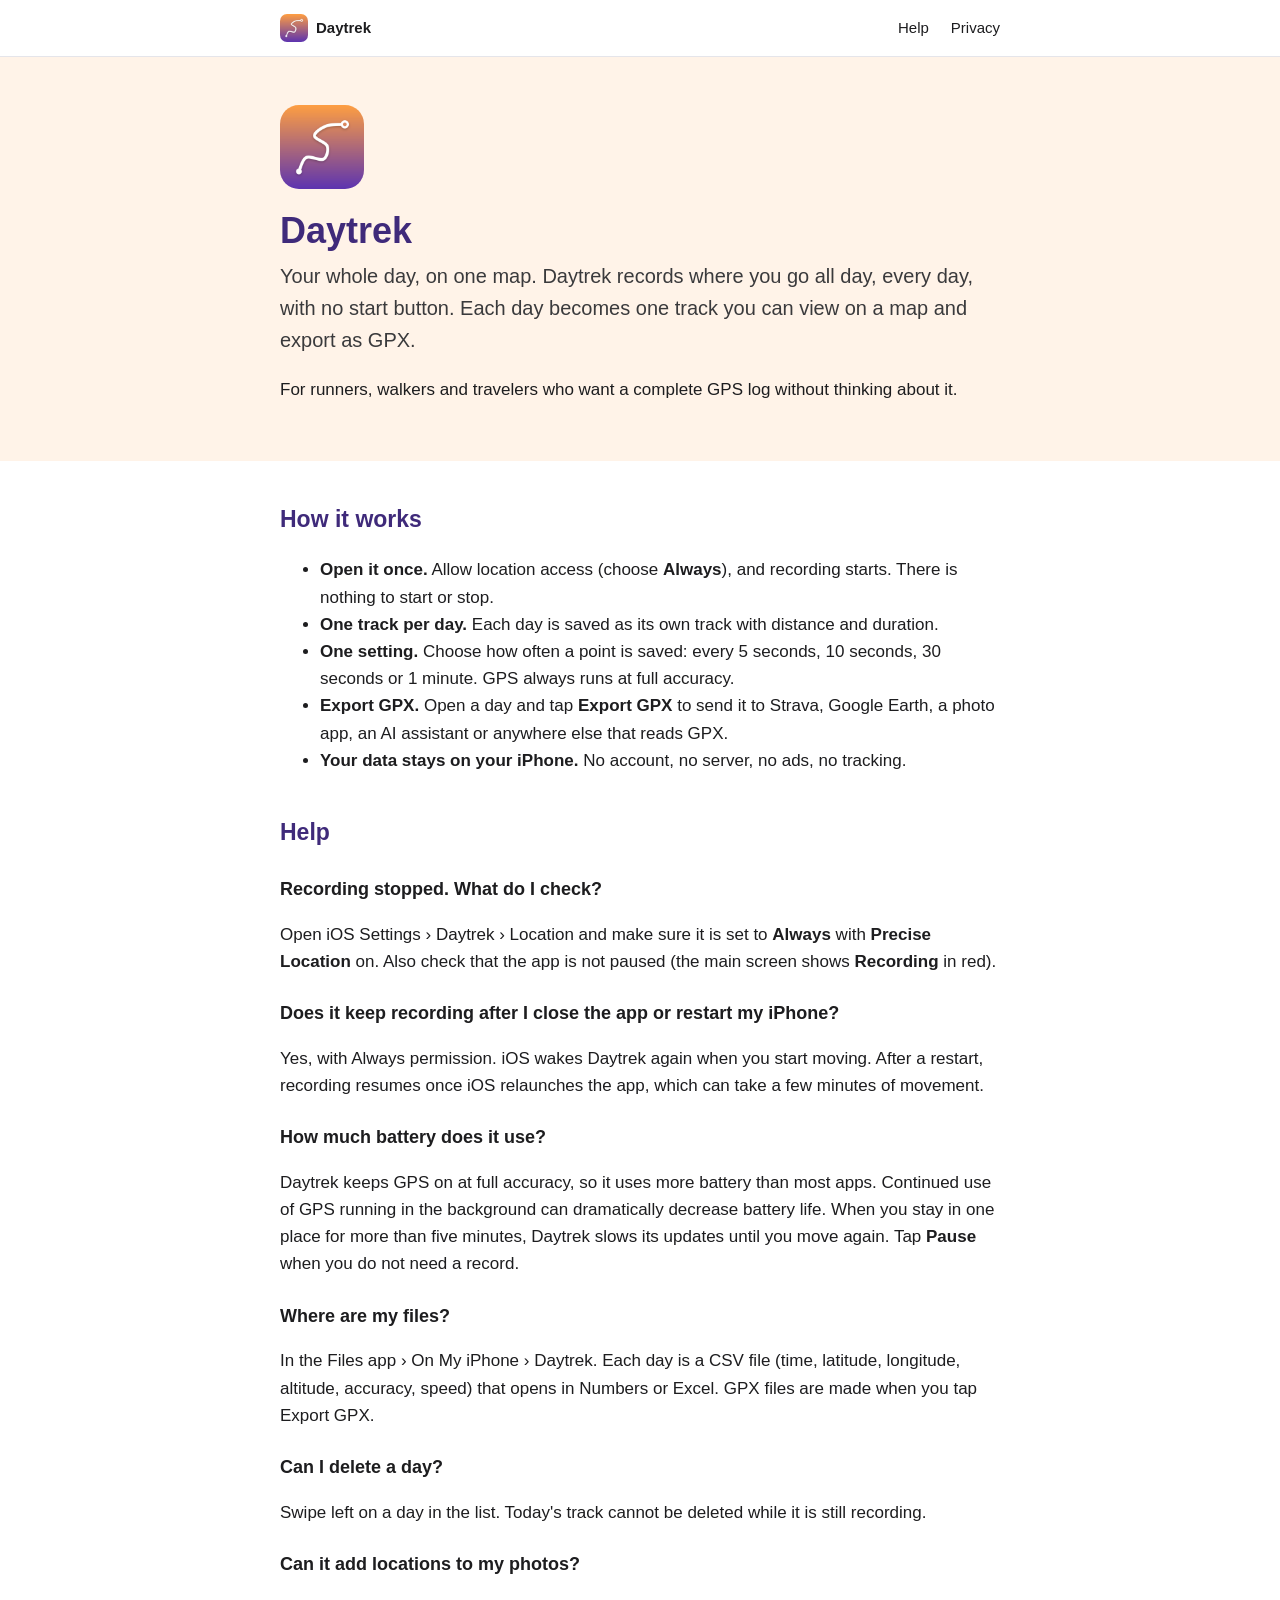
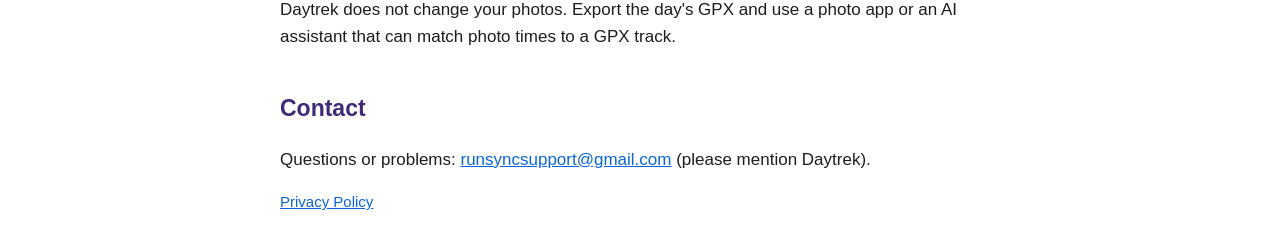
==== index.html @ 8a283a06 "Daytrek support and privacy pages" ====
<!doctype html><html lang="en"><head><meta charset="utf-8"><meta name="viewport" content="width=device-width,initial-scale=1">
<title>Daytrek: All-Day GPS Log</title><meta name="description" content="Daytrek records where you go all day, every day, and exports each day as a GPX file.">
<link rel="icon" href="img/icon-168.png"><link rel="stylesheet" href="style.css?v=20261124a"></head><body>
<nav><div class="wrap"><a class="brand" href="./"><img src="img/icon-168.png" alt="">Daytrek</a><a href="./#help">Help</a><a href="privacy.html">Privacy</a></div></nav>
<div class="hero"><div class="wrap">
<img class="icon" src="icon.png" alt="Daytrek icon">
<h1>Daytrek</h1>
<p class="lead">Your whole day, on one map. Daytrek records where you go all day, every day, with no start button. Each day becomes one track you can view on a map and export as GPX.</p>
<p>For runners, walkers and travelers who want a complete GPS log without thinking about it.</p>
</div></div>
<main class="wrap">
<h2>How it works</h2>
<ul>
<li><b>Open it once.</b> Allow location access (choose <b>Always</b>), and recording starts. There is nothing to start or stop.</li>
<li><b>One track per day.</b> Each day is saved as its own track with distance and duration.</li>
<li><b>One setting.</b> Choose how often a point is saved: every 5 seconds, 10 seconds, 30 seconds or 1 minute. GPS always runs at full accuracy.</li>
<li><b>Export GPX.</b> Open a day and tap <b>Export GPX</b> to send it to Strava, Google Earth, a photo app, an AI assistant or anywhere else that reads GPX.</li>
<li><b>Your data stays on your iPhone.</b> No account, no server, no ads, no tracking.</li>
</ul>

<h2 id="help">Help</h2>
<h3>Recording stopped. What do I check?</h3>
<p>Open iOS Settings › Daytrek › Location and make sure it is set to <b>Always</b> with <b>Precise Location</b> on. Also check that the app is not paused (the main screen shows <b>Recording</b> in red).</p>
<h3>Does it keep recording after I close the app or restart my iPhone?</h3>
<p>Yes, with Always permission. iOS wakes Daytrek again when you start moving. After a restart, recording resumes once iOS relaunches the app, which can take a few minutes of movement.</p>
<h3>How much battery does it use?</h3>
<p>Daytrek keeps GPS on at full accuracy, so it uses more battery than most apps. Continued use of GPS running in the background can dramatically decrease battery life. When you stay in one place for more than five minutes, Daytrek slows its updates until you move again. Tap <b>Pause</b> when you do not need a record.</p>
<h3>Where are my files?</h3>
<p>In the Files app › On My iPhone › Daytrek. Each day is a CSV file (time, latitude, longitude, altitude, accuracy, speed) that opens in Numbers or Excel. GPX files are made when you tap Export GPX.</p>
<h3>Can I delete a day?</h3>
<p>Swipe left on a day in the list. Today's track cannot be deleted while it is still recording.</p>
<h3>Can it add locations to my photos?</h3>
<p>Daytrek does not change your photos. Export the day's GPX and use a photo app or an AI assistant that can match photo times to a GPX track.</p>

<h2>Contact</h2>
<p>Questions or problems: <a href="mailto:runsyncsupport@gmail.com?subject=Daytrek">runsyncsupport@gmail.com</a> (please mention Daytrek).</p>
<p class="muted"><a href="privacy.html">Privacy Policy</a></p>
</main></body></html>
---- style.css ----
:root{--navy:#3f2a7a;--mint:#f28a2e;--mint-bg:#fff3e8;--ink:#1d1d1f;--muted:#6e6e73;--line:#e5e5ea}
*{box-sizing:border-box}
body{font:17px/1.6 -apple-system,BlinkMacSystemFont,"Segoe UI",sans-serif;margin:0;color:var(--ink)}
a{color:#0a66d8}
.wrap{max-width:760px;margin:0 auto;padding:0 20px}
nav{border-bottom:1px solid var(--line)}
nav .wrap{display:flex;align-items:center;gap:22px;height:56px;font-size:15px}
nav a{text-decoration:none;color:var(--ink)}
nav .brand{display:flex;align-items:center;gap:8px;font-weight:700;margin-right:auto}
nav .brand img{width:28px;height:28px;border-radius:7px}
h1{font-size:36px;line-height:1.2;margin:40px 0 8px;color:var(--navy)}
h2{margin-top:40px;font-size:23px;color:var(--navy)}
h3{margin:24px 0 4px;font-size:18px}
.lead{font-size:20px;color:#3a3a3c;margin-top:0}
.hero{background:var(--mint-bg);padding:8px 0 40px}
.hero .icon{width:84px;height:84px;border-radius:19px;margin-top:40px}
.hero h1{margin-top:12px}
.status{display:inline-block;background:var(--navy);color:#fff;border-radius:8px;padding:8px 14px;font-size:15px}
.shots{display:grid;grid-template-columns:repeat(3,1fr);gap:14px;margin-top:28px}
.shots img{width:100%;border-radius:14px;box-shadow:0 2px 12px rgba(20,33,61,.12)}
.guides{list-style:none;padding:0;margin:0;border-top:1px solid var(--line)}
.guides li{border-bottom:1px solid var(--line)}
.guides a{display:flex;gap:16px;padding:14px 0;text-decoration:none;color:var(--ink)}
.guides .n{color:var(--mint);font-weight:700;min-width:28px}
.guides b{display:block;color:var(--navy)}
.guides span.d{color:var(--muted);font-size:15px}
ol.steps li{margin-bottom:8px}
code,kbd{font:14px ui-monospace,Menlo,monospace;background:#f2f2f7;border-radius:5px;padding:1px 5px}
pre{background:#f2f2f7;border-radius:10px;padding:14px;overflow-x:auto;font:14px/1.5 ui-monospace,Menlo,monospace;white-space:pre-wrap}
figure{margin:20px 0}figure img{width:100%;border:1px solid var(--line);border-radius:10px}
figcaption{color:var(--muted);font-size:14px;margin-top:6px}
.note{border-left:3px solid var(--mint);padding:4px 14px;background:#f7fdfb;margin:18px 0}
.next{margin-top:40px;padding-top:16px;border-top:1px solid var(--line)}
footer{margin-top:56px;border-top:1px solid var(--line);padding:20px 0 40px;color:var(--muted);font-size:15px}
footer a{color:var(--muted)}
@media(max-width:600px){h1{font-size:30px}nav .wrap{gap:14px}.shots{gap:8px}}
.muted{color:var(--muted);font-size:15px}
table{border-collapse:collapse;width:100%;font-size:15px}td{border-bottom:1px solid var(--line);padding:7px 8px;vertical-align:top}
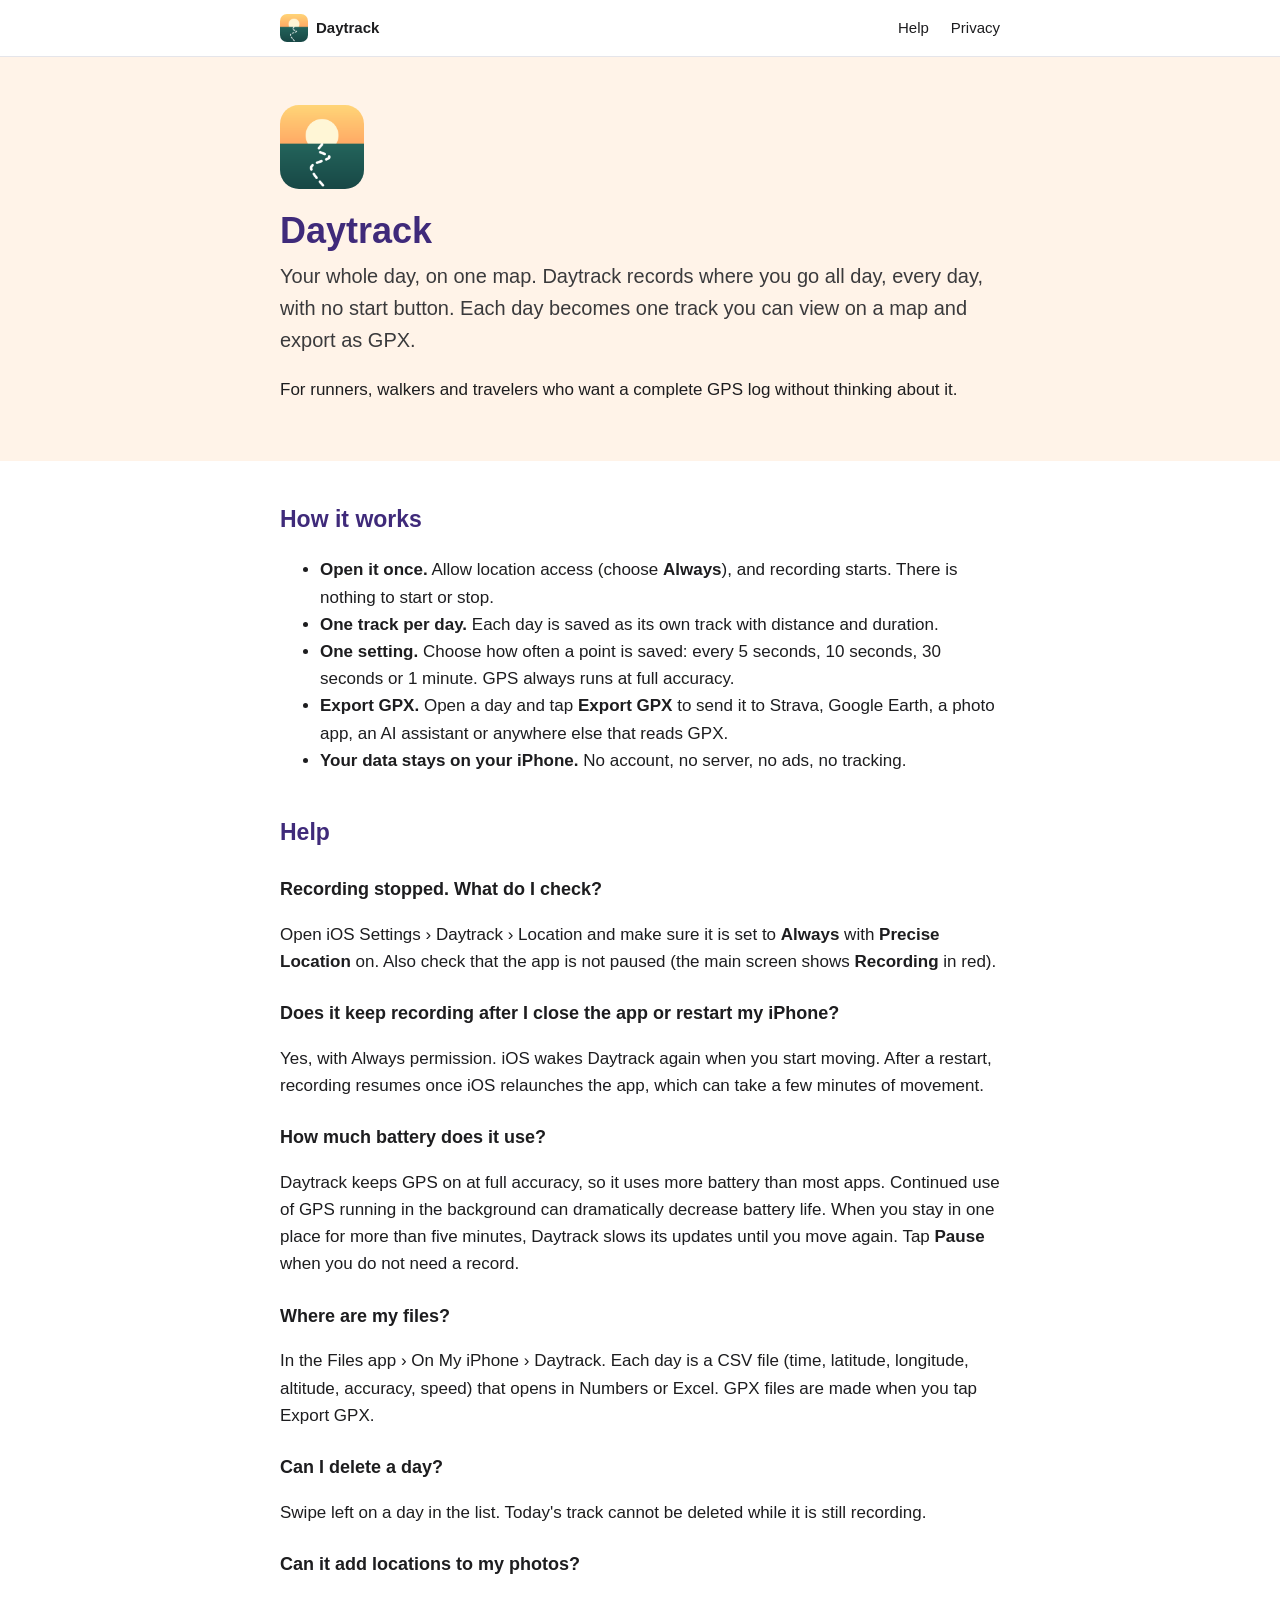
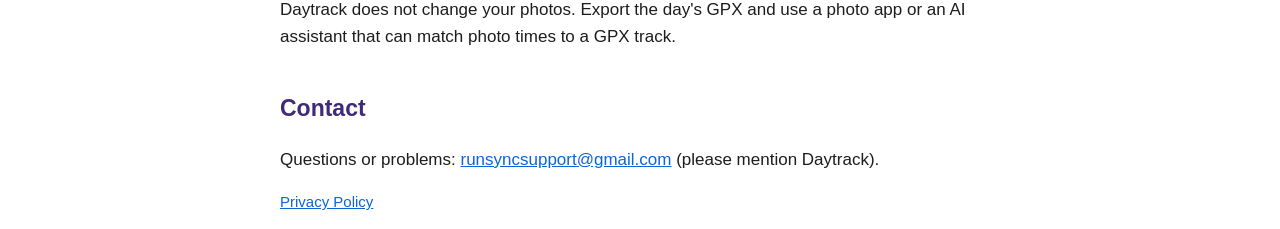
==== commit cbeab1ad: "Rename Daytrek to Daytrack; refresh icon" ====
--- a/index.html
+++ b/index.html
@@ -1,11 +1,11 @@
 <!doctype html><html lang="en"><head><meta charset="utf-8"><meta name="viewport" content="width=device-width,initial-scale=1">
-<title>Daytrek: All-Day GPS Log</title><meta name="description" content="Daytrek records where you go all day, every day, and exports each day as a GPX file.">
+<title>Daytrack: All-Day GPS Log</title><meta name="description" content="Daytrack records where you go all day, every day, and exports each day as a GPX file.">
 <link rel="icon" href="img/icon-168.png"><link rel="stylesheet" href="style.css?v=20261124a"></head><body>
-<nav><div class="wrap"><a class="brand" href="./"><img src="img/icon-168.png" alt="">Daytrek</a><a href="./#help">Help</a><a href="privacy.html">Privacy</a></div></nav>
+<nav><div class="wrap"><a class="brand" href="./"><img src="img/icon-168.png" alt="">Daytrack</a><a href="./#help">Help</a><a href="privacy.html">Privacy</a></div></nav>
 <div class="hero"><div class="wrap">
-<img class="icon" src="icon.png" alt="Daytrek icon">
-<h1>Daytrek</h1>
-<p class="lead">Your whole day, on one map. Daytrek records where you go all day, every day, with no start button. Each day becomes one track you can view on a map and export as GPX.</p>
+<img class="icon" src="icon.png" alt="Daytrack icon">
+<h1>Daytrack</h1>
+<p class="lead">Your whole day, on one map. Daytrack records where you go all day, every day, with no start button. Each day becomes one track you can view on a map and export as GPX.</p>
 <p>For runners, walkers and travelers who want a complete GPS log without thinking about it.</p>
 </div></div>
 <main class="wrap">
@@ -20,19 +20,19 @@
 
 <h2 id="help">Help</h2>
 <h3>Recording stopped. What do I check?</h3>
-<p>Open iOS Settings › Daytrek › Location and make sure it is set to <b>Always</b> with <b>Precise Location</b> on. Also check that the app is not paused (the main screen shows <b>Recording</b> in red).</p>
+<p>Open iOS Settings › Daytrack › Location and make sure it is set to <b>Always</b> with <b>Precise Location</b> on. Also check that the app is not paused (the main screen shows <b>Recording</b> in red).</p>
 <h3>Does it keep recording after I close the app or restart my iPhone?</h3>
-<p>Yes, with Always permission. iOS wakes Daytrek again when you start moving. After a restart, recording resumes once iOS relaunches the app, which can take a few minutes of movement.</p>
+<p>Yes, with Always permission. iOS wakes Daytrack again when you start moving. After a restart, recording resumes once iOS relaunches the app, which can take a few minutes of movement.</p>
 <h3>How much battery does it use?</h3>
-<p>Daytrek keeps GPS on at full accuracy, so it uses more battery than most apps. Continued use of GPS running in the background can dramatically decrease battery life. When you stay in one place for more than five minutes, Daytrek slows its updates until you move again. Tap <b>Pause</b> when you do not need a record.</p>
+<p>Daytrack keeps GPS on at full accuracy, so it uses more battery than most apps. Continued use of GPS running in the background can dramatically decrease battery life. When you stay in one place for more than five minutes, Daytrack slows its updates until you move again. Tap <b>Pause</b> when you do not need a record.</p>
 <h3>Where are my files?</h3>
-<p>In the Files app › On My iPhone › Daytrek. Each day is a CSV file (time, latitude, longitude, altitude, accuracy, speed) that opens in Numbers or Excel. GPX files are made when you tap Export GPX.</p>
+<p>In the Files app › On My iPhone › Daytrack. Each day is a CSV file (time, latitude, longitude, altitude, accuracy, speed) that opens in Numbers or Excel. GPX files are made when you tap Export GPX.</p>
 <h3>Can I delete a day?</h3>
 <p>Swipe left on a day in the list. Today's track cannot be deleted while it is still recording.</p>
 <h3>Can it add locations to my photos?</h3>
-<p>Daytrek does not change your photos. Export the day's GPX and use a photo app or an AI assistant that can match photo times to a GPX track.</p>
+<p>Daytrack does not change your photos. Export the day's GPX and use a photo app or an AI assistant that can match photo times to a GPX track.</p>
 
 <h2>Contact</h2>
-<p>Questions or problems: <a href="mailto:runsyncsupport@gmail.com?subject=Daytrek">runsyncsupport@gmail.com</a> (please mention Daytrek).</p>
+<p>Questions or problems: <a href="mailto:runsyncsupport@gmail.com?subject=Daytrack">runsyncsupport@gmail.com</a> (please mention Daytrack).</p>
 <p class="muted"><a href="privacy.html">Privacy Policy</a></p>
 </main></body></html>
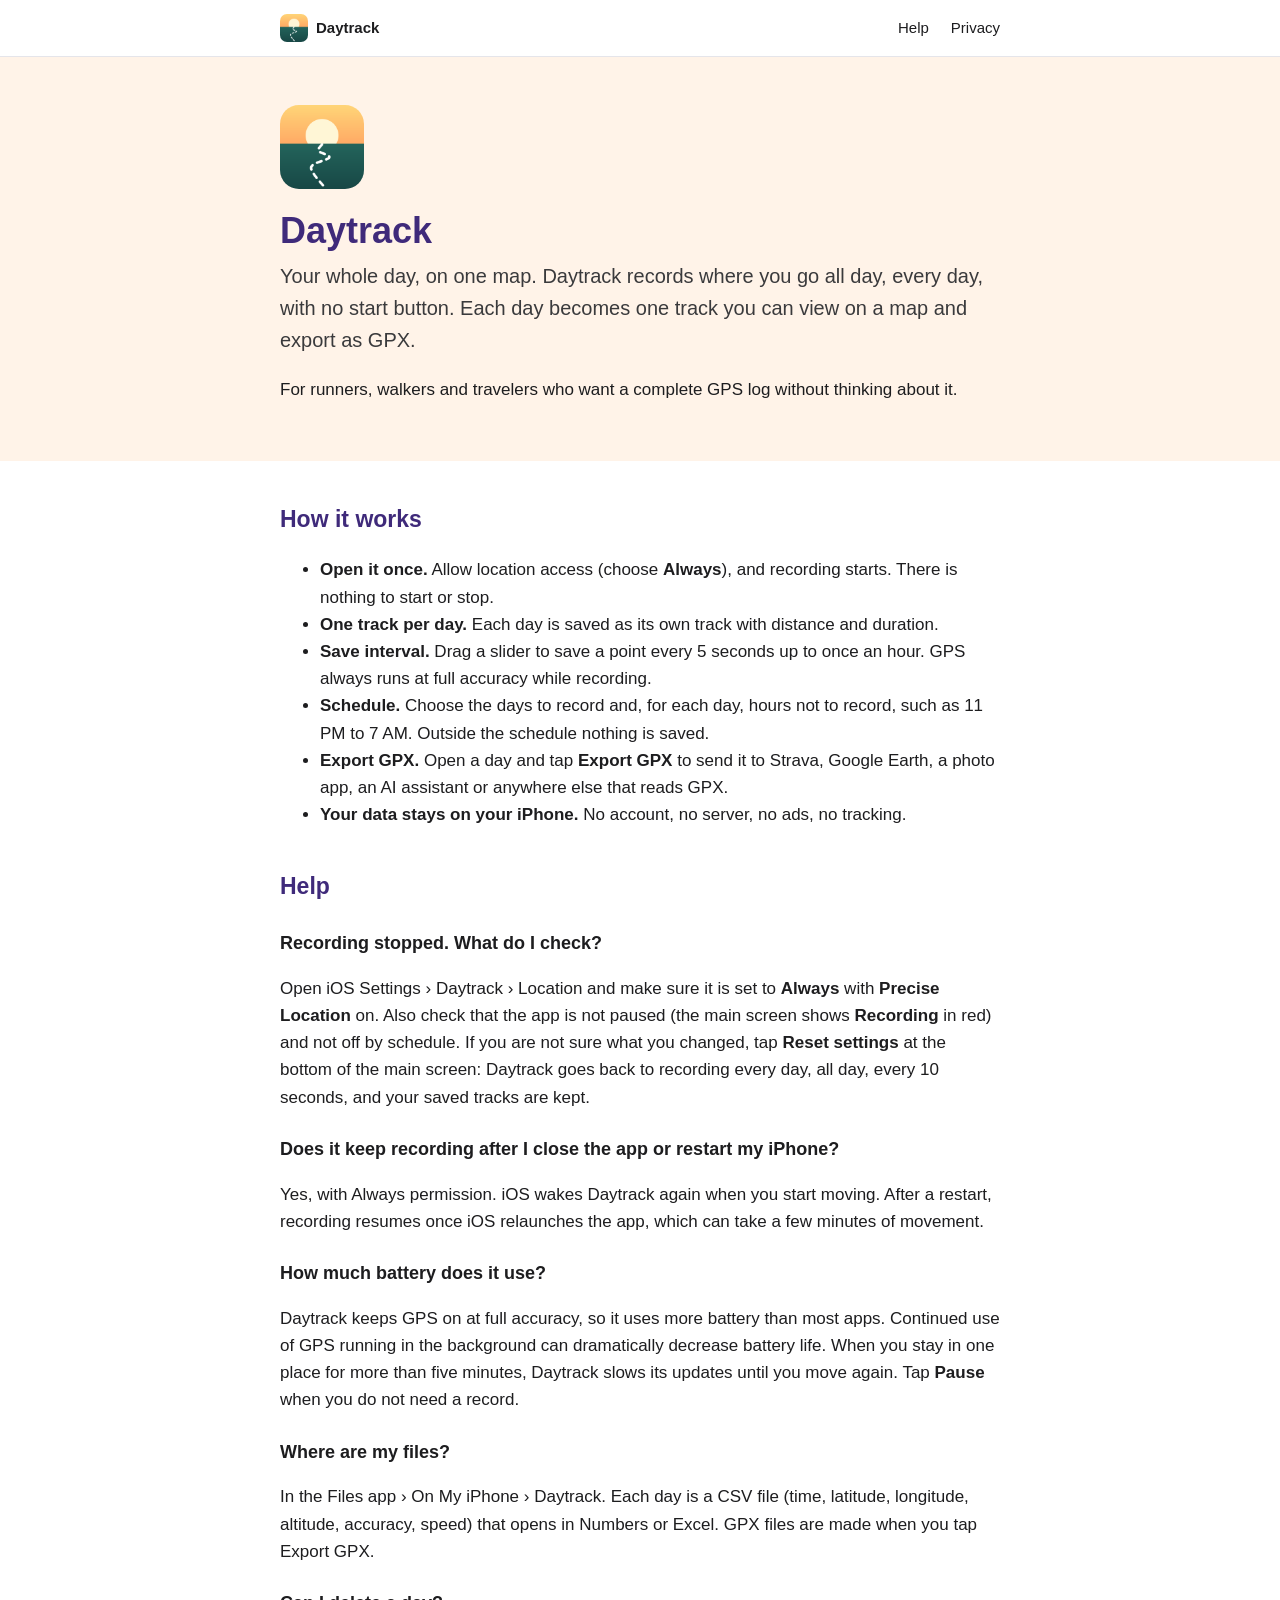
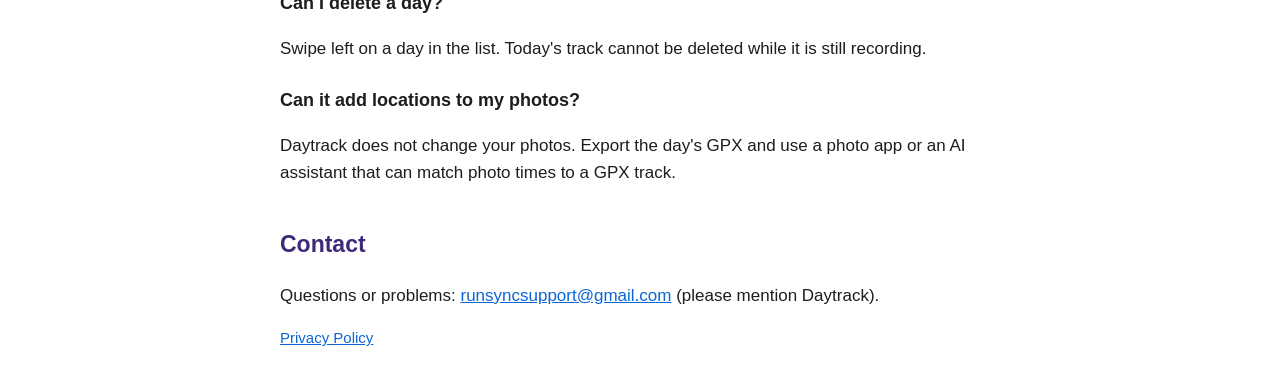
==== commit 912437e9: "Daytrack: describe schedule and reset settings Co-Authored-By: Claude Opus 5.5 <noreply@anthropic.co" ====
--- a/index.html
+++ b/index.html
@@ -13,14 +13,15 @@
 <ul>
 <li><b>Open it once.</b> Allow location access (choose <b>Always</b>), and recording starts. There is nothing to start or stop.</li>
 <li><b>One track per day.</b> Each day is saved as its own track with distance and duration.</li>
-<li><b>One setting.</b> Choose how often a point is saved: every 5 seconds, 10 seconds, 30 seconds or 1 minute. GPS always runs at full accuracy.</li>
+<li><b>Save interval.</b> Drag a slider to save a point every 5 seconds up to once an hour. GPS always runs at full accuracy while recording.</li>
+<li><b>Schedule.</b> Choose the days to record and, for each day, hours not to record, such as 11 PM to 7 AM. Outside the schedule nothing is saved.</li>
 <li><b>Export GPX.</b> Open a day and tap <b>Export GPX</b> to send it to Strava, Google Earth, a photo app, an AI assistant or anywhere else that reads GPX.</li>
 <li><b>Your data stays on your iPhone.</b> No account, no server, no ads, no tracking.</li>
 </ul>
 
 <h2 id="help">Help</h2>
 <h3>Recording stopped. What do I check?</h3>
-<p>Open iOS Settings › Daytrack › Location and make sure it is set to <b>Always</b> with <b>Precise Location</b> on. Also check that the app is not paused (the main screen shows <b>Recording</b> in red).</p>
+<p>Open iOS Settings › Daytrack › Location and make sure it is set to <b>Always</b> with <b>Precise Location</b> on. Also check that the app is not paused (the main screen shows <b>Recording</b> in red) and not off by schedule. If you are not sure what you changed, tap <b>Reset settings</b> at the bottom of the main screen: Daytrack goes back to recording every day, all day, every 10 seconds, and your saved tracks are kept.</p>
 <h3>Does it keep recording after I close the app or restart my iPhone?</h3>
 <p>Yes, with Always permission. iOS wakes Daytrack again when you start moving. After a restart, recording resumes once iOS relaunches the app, which can take a few minutes of movement.</p>
 <h3>How much battery does it use?</h3>
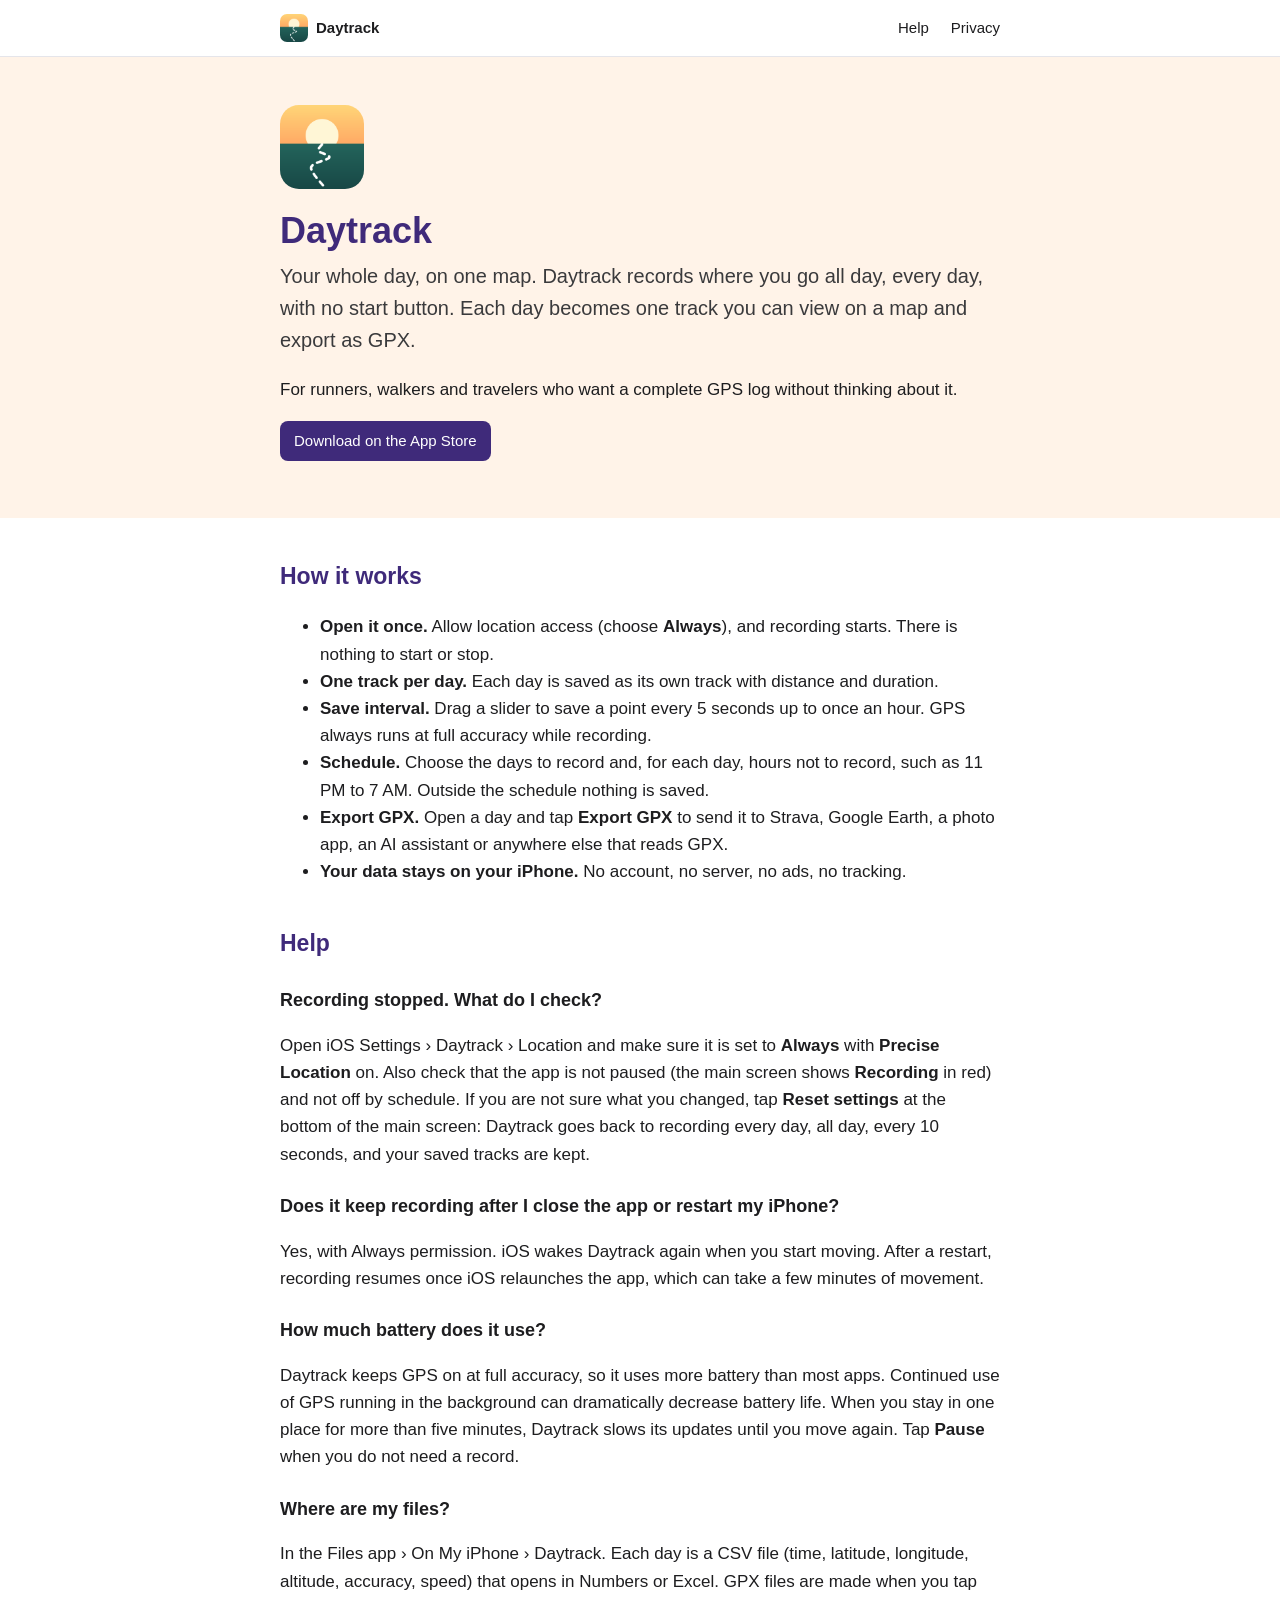
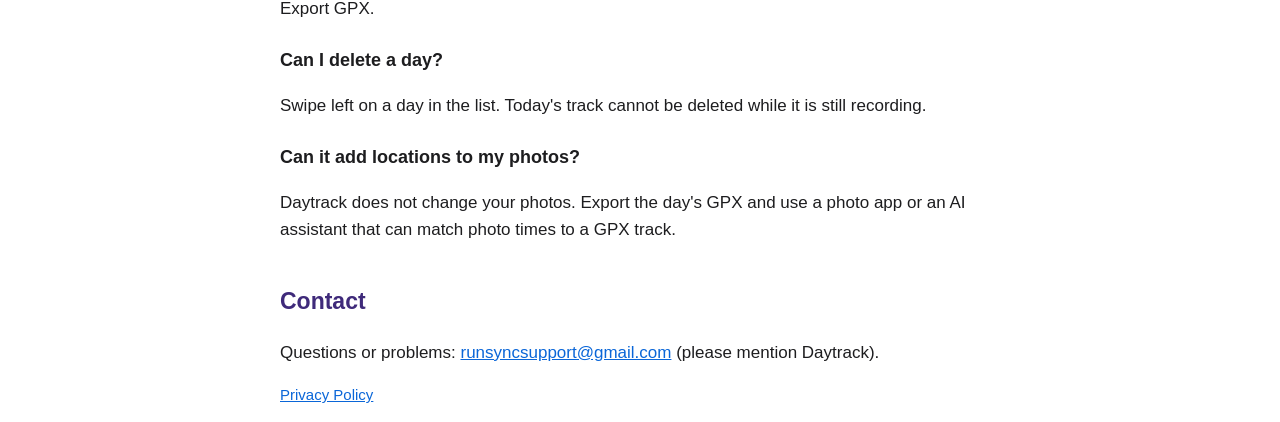
==== commit c04130e4: "Add App Store link Co-Authored-By: Claude Opus 5.5 <noreply@anthropic.com> Claude-Session: https://c" ====
--- a/index.html
+++ b/index.html
@@ -7,6 +7,7 @@
 <h1>Daytrack</h1>
 <p class="lead">Your whole day, on one map. Daytrack records where you go all day, every day, with no start button. Each day becomes one track you can view on a map and export as GPX.</p>
 <p>For runners, walkers and travelers who want a complete GPS log without thinking about it.</p>
+<p><a class="status" href="https://apps.apple.com/us/app/daytrack-all-day-gps-log/id6838877956" target="_blank" rel="noopener" style="text-decoration:none">Download on the App Store</a></p>
 </div></div>
 <main class="wrap">
 <h2>How it works</h2>
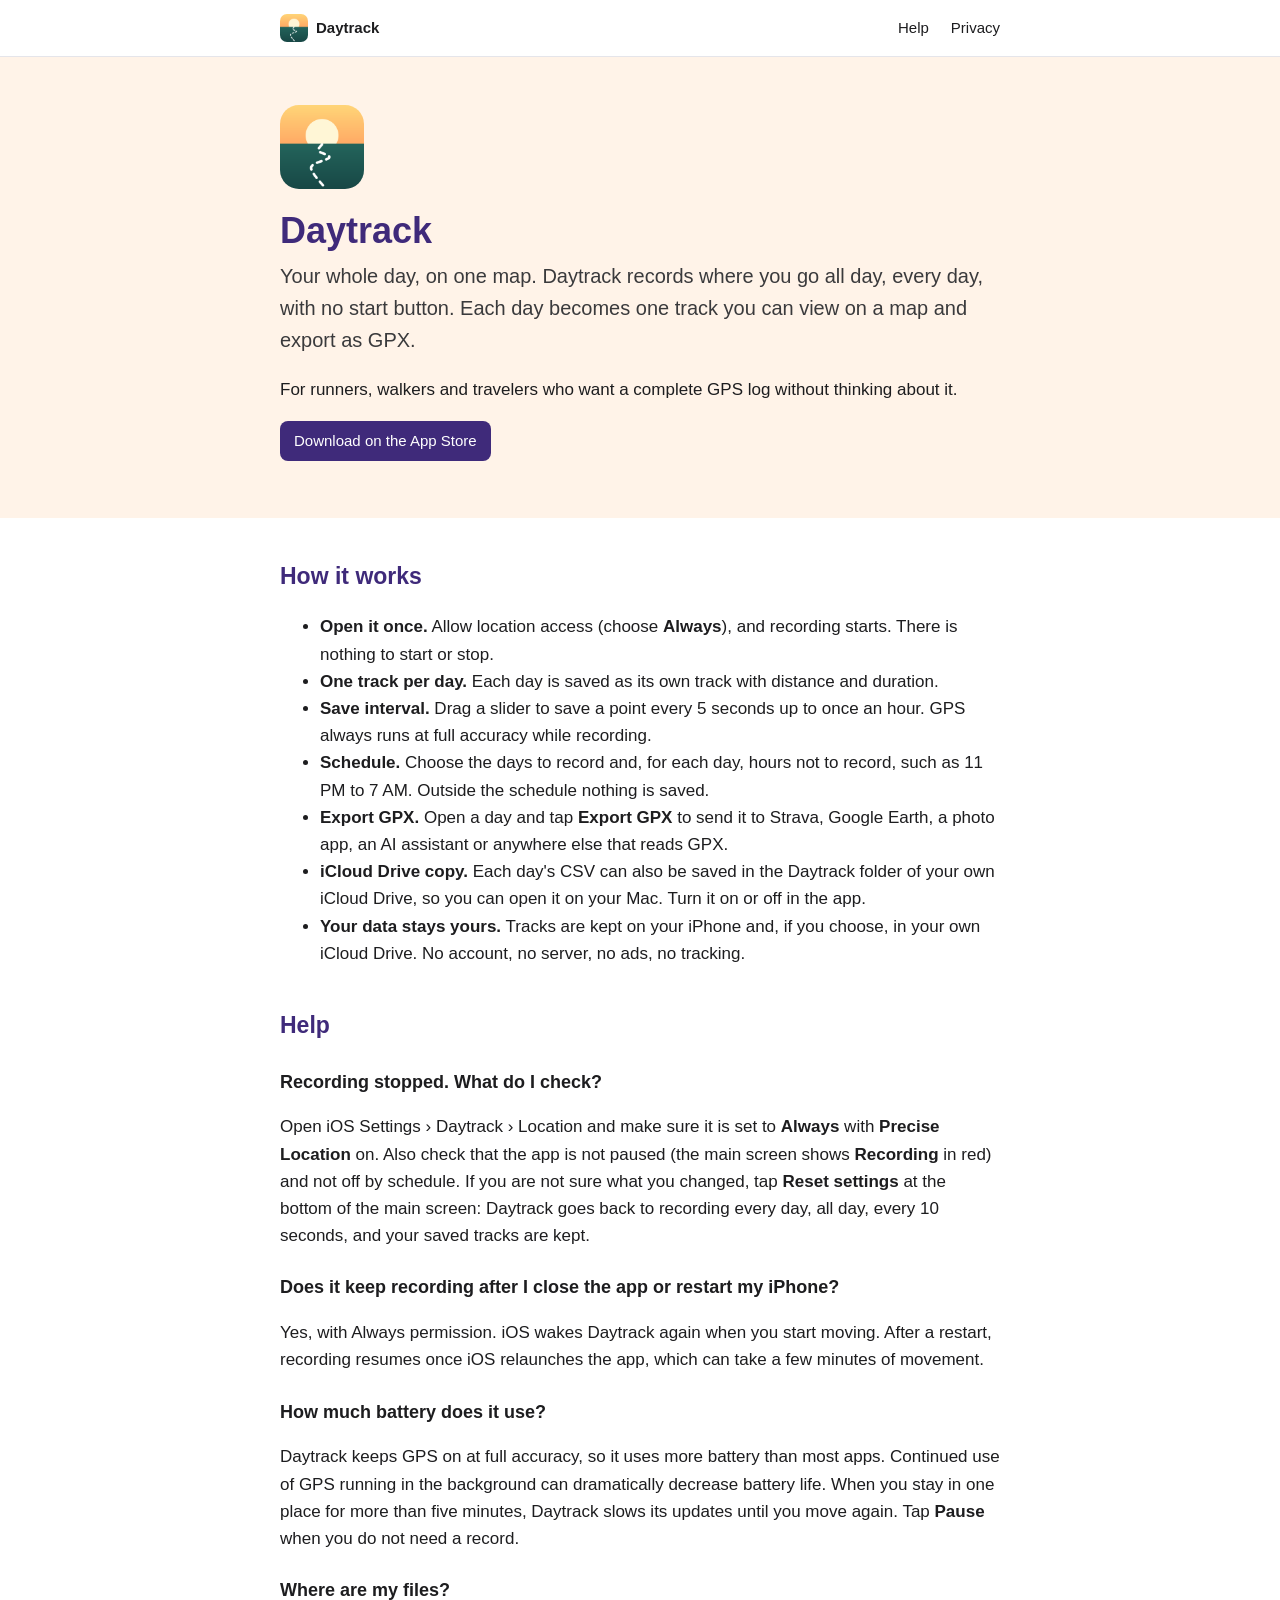
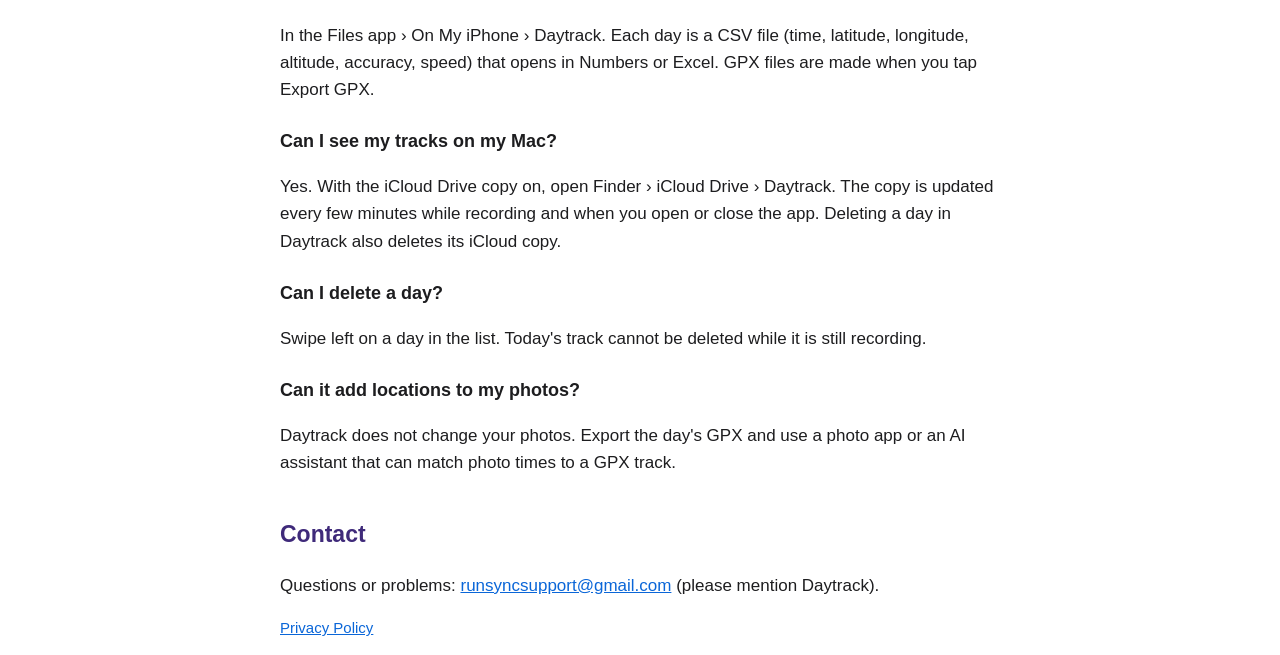
==== commit 5f042559: "Daytrack 1.2: iCloud Drive copy in features, help and privacy" ====
--- a/index.html
+++ b/index.html
@@ -17,7 +17,8 @@
 <li><b>Save interval.</b> Drag a slider to save a point every 5 seconds up to once an hour. GPS always runs at full accuracy while recording.</li>
 <li><b>Schedule.</b> Choose the days to record and, for each day, hours not to record, such as 11 PM to 7 AM. Outside the schedule nothing is saved.</li>
 <li><b>Export GPX.</b> Open a day and tap <b>Export GPX</b> to send it to Strava, Google Earth, a photo app, an AI assistant or anywhere else that reads GPX.</li>
-<li><b>Your data stays on your iPhone.</b> No account, no server, no ads, no tracking.</li>
+<li><b>iCloud Drive copy.</b> Each day's CSV can also be saved in the Daytrack folder of your own iCloud Drive, so you can open it on your Mac. Turn it on or off in the app.</li>
+<li><b>Your data stays yours.</b> Tracks are kept on your iPhone and, if you choose, in your own iCloud Drive. No account, no server, no ads, no tracking.</li>
 </ul>
 
 <h2 id="help">Help</h2>
@@ -29,6 +30,8 @@
 <p>Daytrack keeps GPS on at full accuracy, so it uses more battery than most apps. Continued use of GPS running in the background can dramatically decrease battery life. When you stay in one place for more than five minutes, Daytrack slows its updates until you move again. Tap <b>Pause</b> when you do not need a record.</p>
 <h3>Where are my files?</h3>
 <p>In the Files app › On My iPhone › Daytrack. Each day is a CSV file (time, latitude, longitude, altitude, accuracy, speed) that opens in Numbers or Excel. GPX files are made when you tap Export GPX.</p>
+<h3>Can I see my tracks on my Mac?</h3>
+<p>Yes. With the iCloud Drive copy on, open Finder › iCloud Drive › Daytrack. The copy is updated every few minutes while recording and when you open or close the app. Deleting a day in Daytrack also deletes its iCloud copy.</p>
 <h3>Can I delete a day?</h3>
 <p>Swipe left on a day in the list. Today's track cannot be deleted while it is still recording.</p>
 <h3>Can it add locations to my photos?</h3>
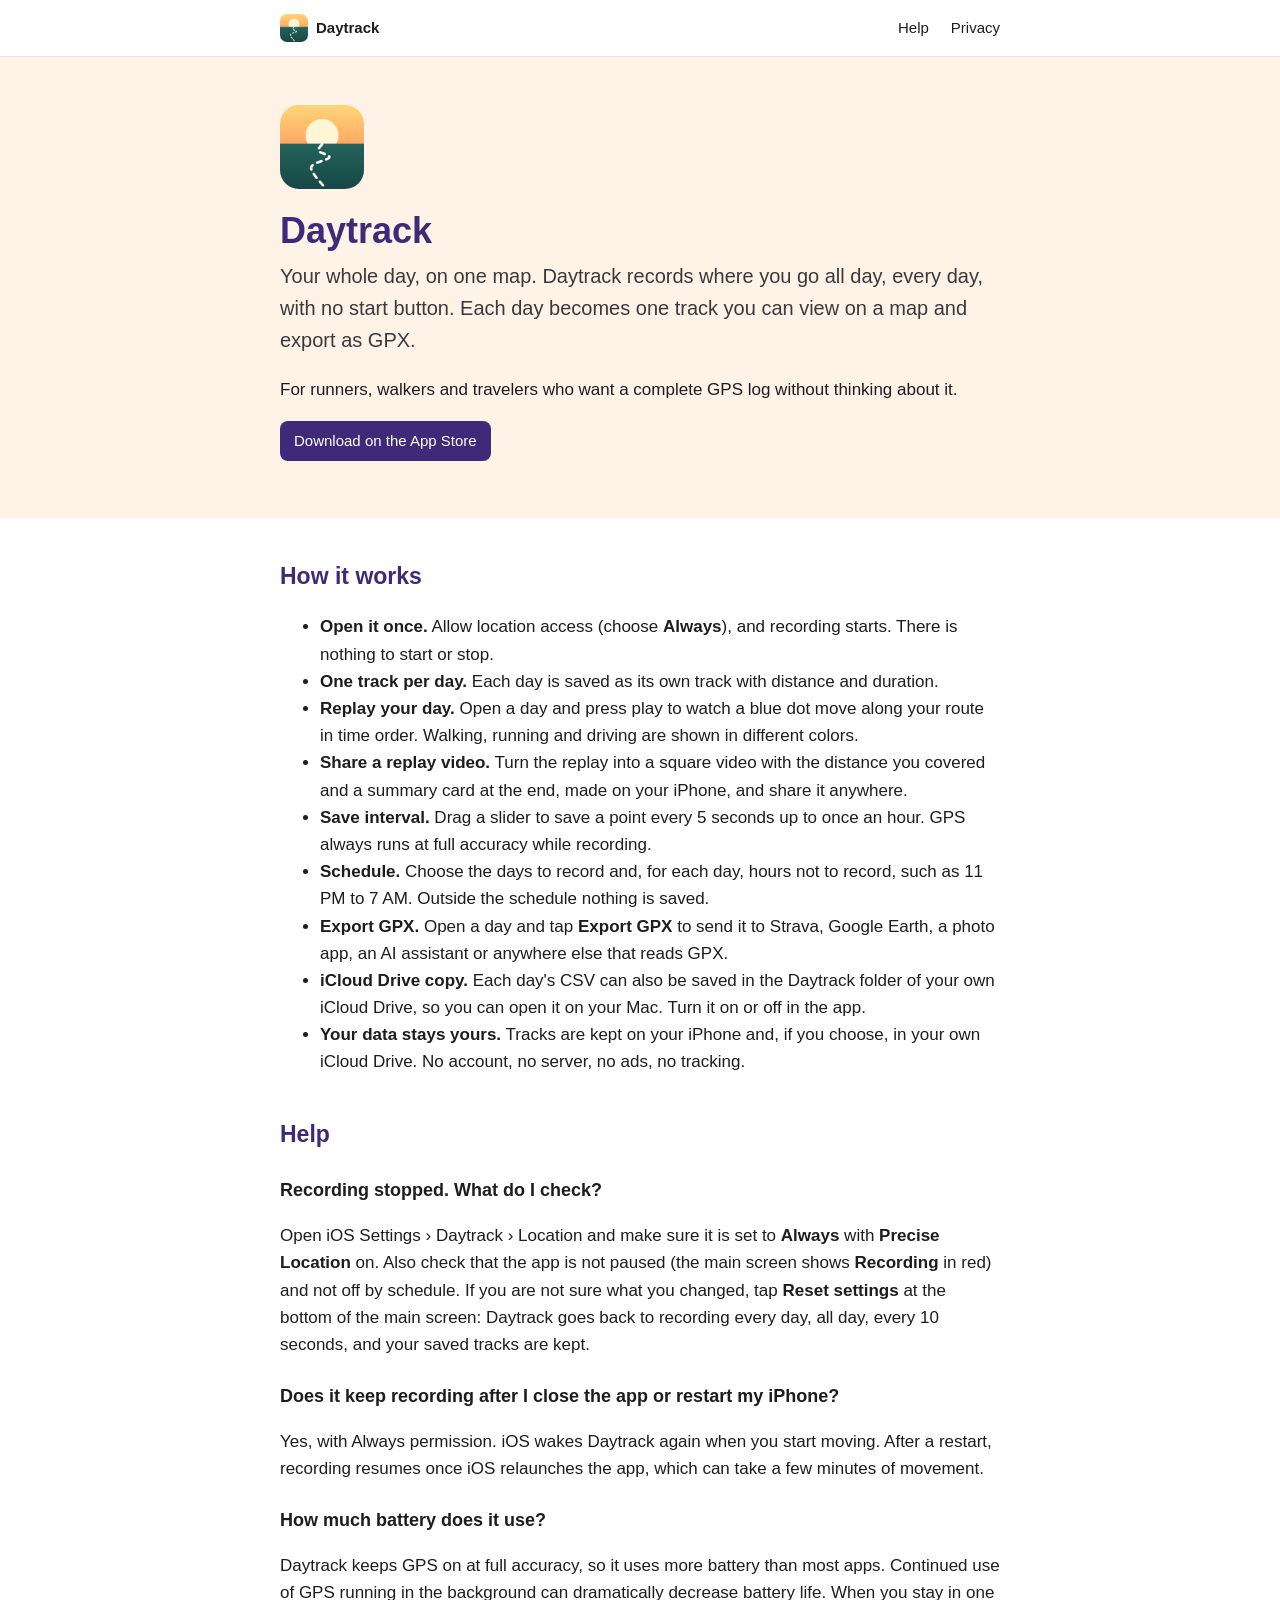
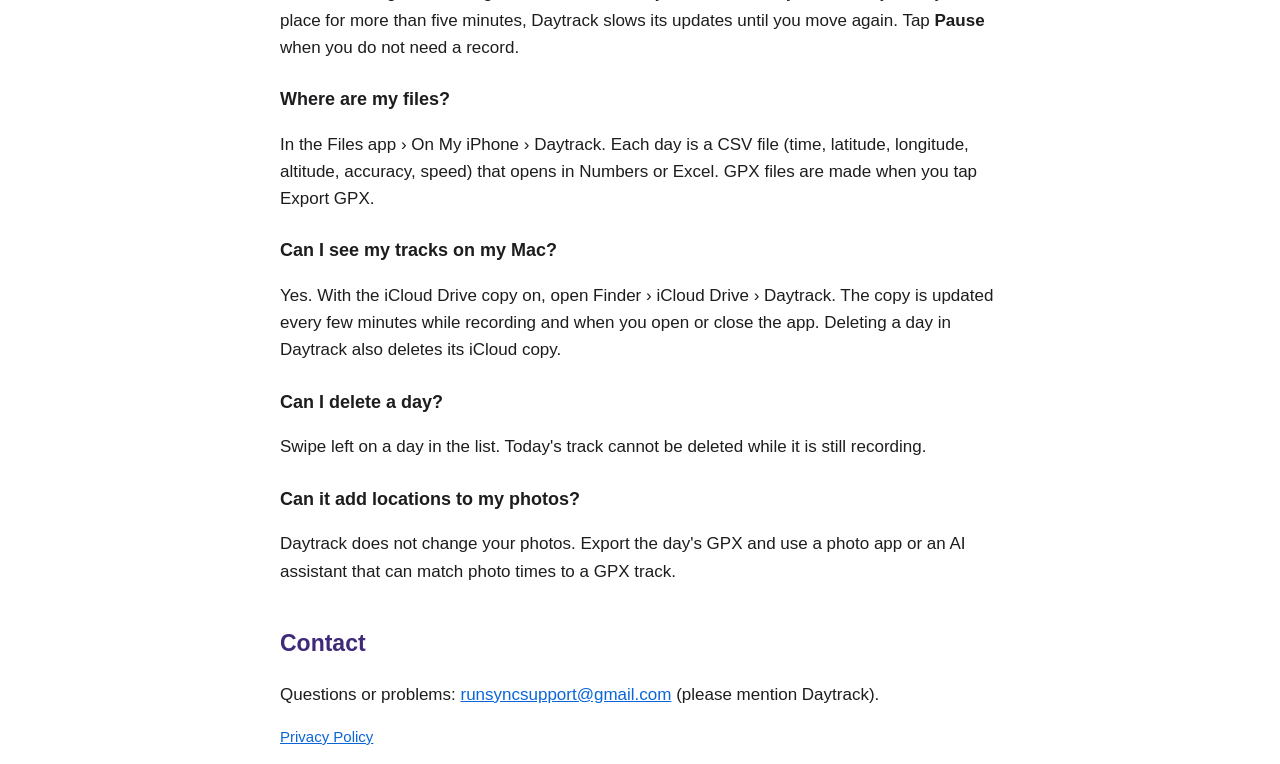
==== commit b6c7f5b2: "Add replay and replay video share (1.3)" ====
--- a/index.html
+++ b/index.html
@@ -14,6 +14,8 @@
 <ul>
 <li><b>Open it once.</b> Allow location access (choose <b>Always</b>), and recording starts. There is nothing to start or stop.</li>
 <li><b>One track per day.</b> Each day is saved as its own track with distance and duration.</li>
+<li><b>Replay your day.</b> Open a day and press play to watch a blue dot move along your route in time order. Walking, running and driving are shown in different colors.</li>
+<li><b>Share a replay video.</b> Turn the replay into a square video with the distance you covered and a summary card at the end, made on your iPhone, and share it anywhere.</li>
 <li><b>Save interval.</b> Drag a slider to save a point every 5 seconds up to once an hour. GPS always runs at full accuracy while recording.</li>
 <li><b>Schedule.</b> Choose the days to record and, for each day, hours not to record, such as 11 PM to 7 AM. Outside the schedule nothing is saved.</li>
 <li><b>Export GPX.</b> Open a day and tap <b>Export GPX</b> to send it to Strava, Google Earth, a photo app, an AI assistant or anywhere else that reads GPX.</li>
